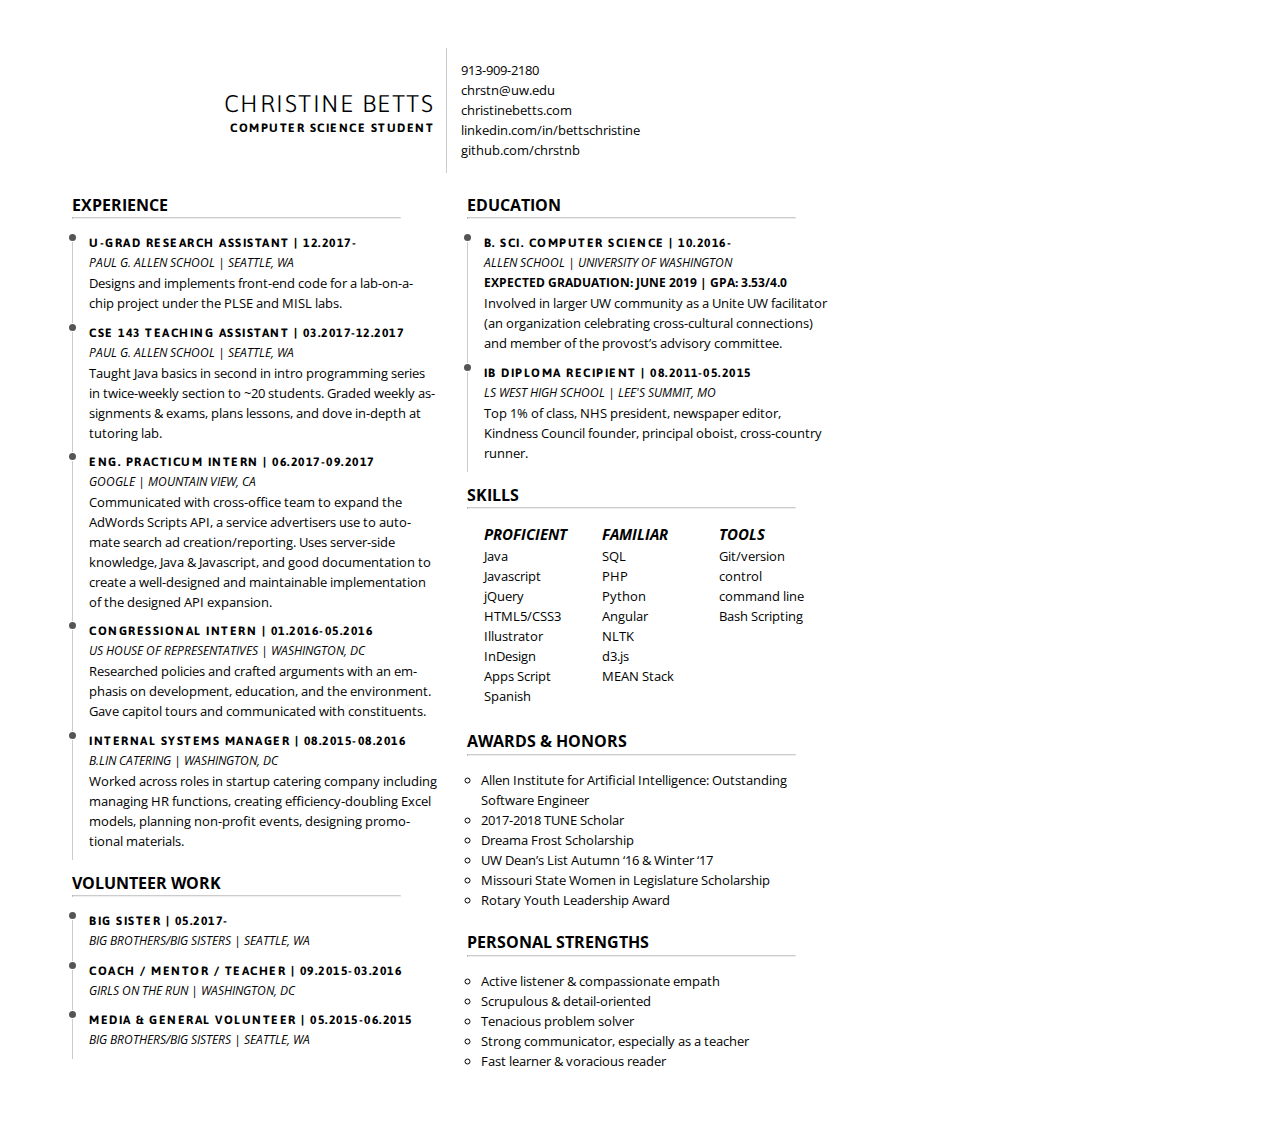
==== resume.html @ e5b35003 "Adapted to match my existing resume" ====
<!DOCTYPE html>
<html>
  <head>
    <meta charset="utf-8" />
    <link href="https://fonts.googleapis.com/css?family=Asap|Open+Sans" rel="stylesheet">
    <link rel="stylesheet" type="text/css" href="style.css" />
    <script src="https://ajax.googleapis.com/ajax/libs/jquery/2.1.3/jquery.min.js"></script>
    <script type="text/javascript" src="resume.json"></script>
    <script type="text/javascript" src="script.js"></script>

  </head>
  <body lang="en">
    <section id="main">
      <div id="head">
        <div id="hLeft">
          <h1 id="name"></h1>
          <h2 id="title"></h2>
        </div>
        <div class="vertical"></div>
        <span id="hRight">
        </span>
      </div>
      <section class="bod">
        <section class="main-block" id="work">
          <h2>Experience</h2>
          <hr>
        </section>

        <section class="main-block" id="volunteer">
          <h2>Volunteer Work</h2>
          <hr>
        </section>

        <section class="main-block" id="education">
          <h2>Education</h2>
          <hr>
        </section>

        <section class="main-block">
          <h2>Skills</h2>
          <hr>
          <section class="blocks" id="skills">
            <div class="details" id="skillBox">
              <div class="skill">
                <h3>Proficient</h3>
                <ul id="proficient">
                </ul>
              </div>
              <div class="skill">
                <h3>Familiar</h3>
                <ul id="familiar">
                </ul>
              </div>
              <div class="skill">
                <h3>Tools</h3>
                <ul id="tools">
                </ul>
              </div>
            </div>
          </section>
        </section>

        <section class="main-block">
          <h2>Awards &amp; Honors</h2>
          <hr>
          <div class="details">
            <ul id="awards"></ul>
          </div>
        </section>

        <section class="main-block">
          <h2>Personal Strengths</h2>
          <hr>
          <div class="details">
            <ul id="strengths"></ul>
          </div>
        </section>

    </section>
    </section>
  </body>
</html>
---- style.css ----
html {
  display:block;
  padding:.25in;
  padding-left:.5in;
}

@page{
  size: letter portrait;
  margin: 0;
}

*{
  box-sizing: border-box;
}

:root{
  --gray: #ccc;
  --page-width: 8.5in;
  --page-height: 11in;
  --main-width: 8in;
  --decorator-horizontal-margin: 0.15in;
  --bod-width: 8in;

  --decorator-outer-offset-top: 0px;
  --decorator-outer-offset-left: -4.55px;
  --decorator-border-width: 1px;
  --decorator-outer-dim: 9px;
  --decorator-border: 1px solid #ccc;
  --head-height: 1.3in;

  --row-blocks-padding-top: 7pt;

  --main-blocks-title-icon-offset-left: -10pt;
}

body {
  width: var(--page-width);
  height: var(--page-height);
  margin: 0;
  font-family: 'Open Sans', sans-serif;
  line-height: 1;
  color: #000;
  hyphens: auto;
}

h1, h2, h3{
  margin: 0;
  color: #000;
}
ul {
  margin:0px;
  padding:0px;
}
li{
  list-style-type: none;
}

#main{
  float: left;
  width: var(--main-width);
  padding: 0.25in 0.25in 0 0.25in;
  font-size: 7pt;
}

#head {
  display: flex;
  justify-content: center;
  align-items:center;
  align-content:center;
  height: var(--head-height);
  padding: 30px;
}
#head h1 {
  font-weight: 300;
  font-size: 18pt;
  line-height: 1.5;
}

#head h2 {
  font-size: 9pt;
}

#hLeft {
  order: 1;
  text-transform: uppercase;
  text-align: right;
  margin:12px;
  font-family: 'Asap', sans-serif;
  letter-spacing: 1.5px;


}

#hRight {
  order: 3;
  text-transform: lowercase;
  text-align:left;
  margin:12px;
  font-size:12px;
  line-height: 19px;
}

.vertical {
  order: 2;
  position: relative;
  width: 2pt;
  height: var(--head-height);
  border-left: var(--decorator-border);

}


.bod {
  display:flex;
  flex-wrap:wrap;
  flex-direction:column;
  height: calc(var(--page-height) - var(--head-height));
  width:calc(var(--main-width) - 20);
}

.bod h2 {
  text-transform: uppercase;
  font-size:12pt;
}

.main-block {
  display:flex;
  flex-wrap:wrap;
  flex-direction:column;
  padding-top:.25in;
  padding-right:.3in;
}

.job, .date {
  text-transform:uppercase;
  font-size: 12px;
  font-weight:bolder;
  line-height:20px;
  font-family: 'Asap', sans-serif;
  letter-spacing: 1.5px;
}

.place:after, .job:after {
  content:' | ';
}

.place, .location {
  text-transform:uppercase;
  font-style:italic;
  font-size:12px;
  line-height: 20px
}

.decorator {
  position: relative;
  width: 2pt;
  min-height: 100%;
  border-left: var(--decorator-border);
  margin-top: calc(var(--row-blocks-padding-top)) !important;
  margin-bottom: -.25in;

}

.blocks:last-child .decorator{
  margin-bottom: 0in;
}

.blocks {
  display: flex;
  width: calc(var(--main-width) / 2.1);
}

.blocks > div { 
  padding-top: var(--row-blocks-padding-top);
}

.decorator::before {
  position: absolute;
  top: var(--decorator-outer-offset-top);
  left: var(--decorator-outer-offset-left);
  content: ' ';
  display: block;
  width: var(--decorator-outer-dim);
  height: var(--decorator-outer-dim);
  border-radius: calc(var(--decorator-outer-dim) / 2);
  background-color: #fff;
}

.decorator::after{
  position: absolute;
  top: calc(var(--decorator-outer-offset-top) + var(--decorator-border-width));
  left: calc(var(--decorator-outer-offset-left) + var(--decorator-border-width));
  content: ' ';
  display: block;
  width: calc(var(--decorator-outer-dim) - (var(--decorator-border-width) * 2));
  height: calc(var(--decorator-outer-dim) - (var(--decorator-border-width) * 2));
  border-radius: calc((var(--decorator-outer-dim) - (var(--decorator-border-width) * 2)) / 2);
  background-color: #555;
}

.details {
  width: calc((var(--main-width)/2) - (var(--decorator-horizontal-margin) * 3));
  flex: 1 0 0;
  padding-left: var(--decorator-horizontal-margin);
  padding-top: calc(var(--row-blocks-padding-top)) !important;
}

#skillBox {
  display: flex;
}

.skill {
  width: 32%;
  margin: 1%; 
}

.description, li {
  font-size:9.5pt;
  line-height:20px;
}

#awards li, #strengths li {
    list-style-type: circle;  
}

.grad, .gpa {
  text-transform:uppercase;
  font-size: 12px;
  font-weight:bolder;
  line-height:20px;
}

.grad:before {
  content:'EXPECTED GRADUATION: ';
}

.grad:after {
  content:' | ';
}

.gpa:before {
  content:'GPA: ';
}

.skill h3 {
  font-size:15px;
  font-weight:bolder;
  text-transform:uppercase;
  font-style:italic;
  padding-bottom:4px;
}

hr { 
  border-top: 1px solid var(--gray);
  margin-right:10%;
  margin-left:0;
  width:329.13;

}
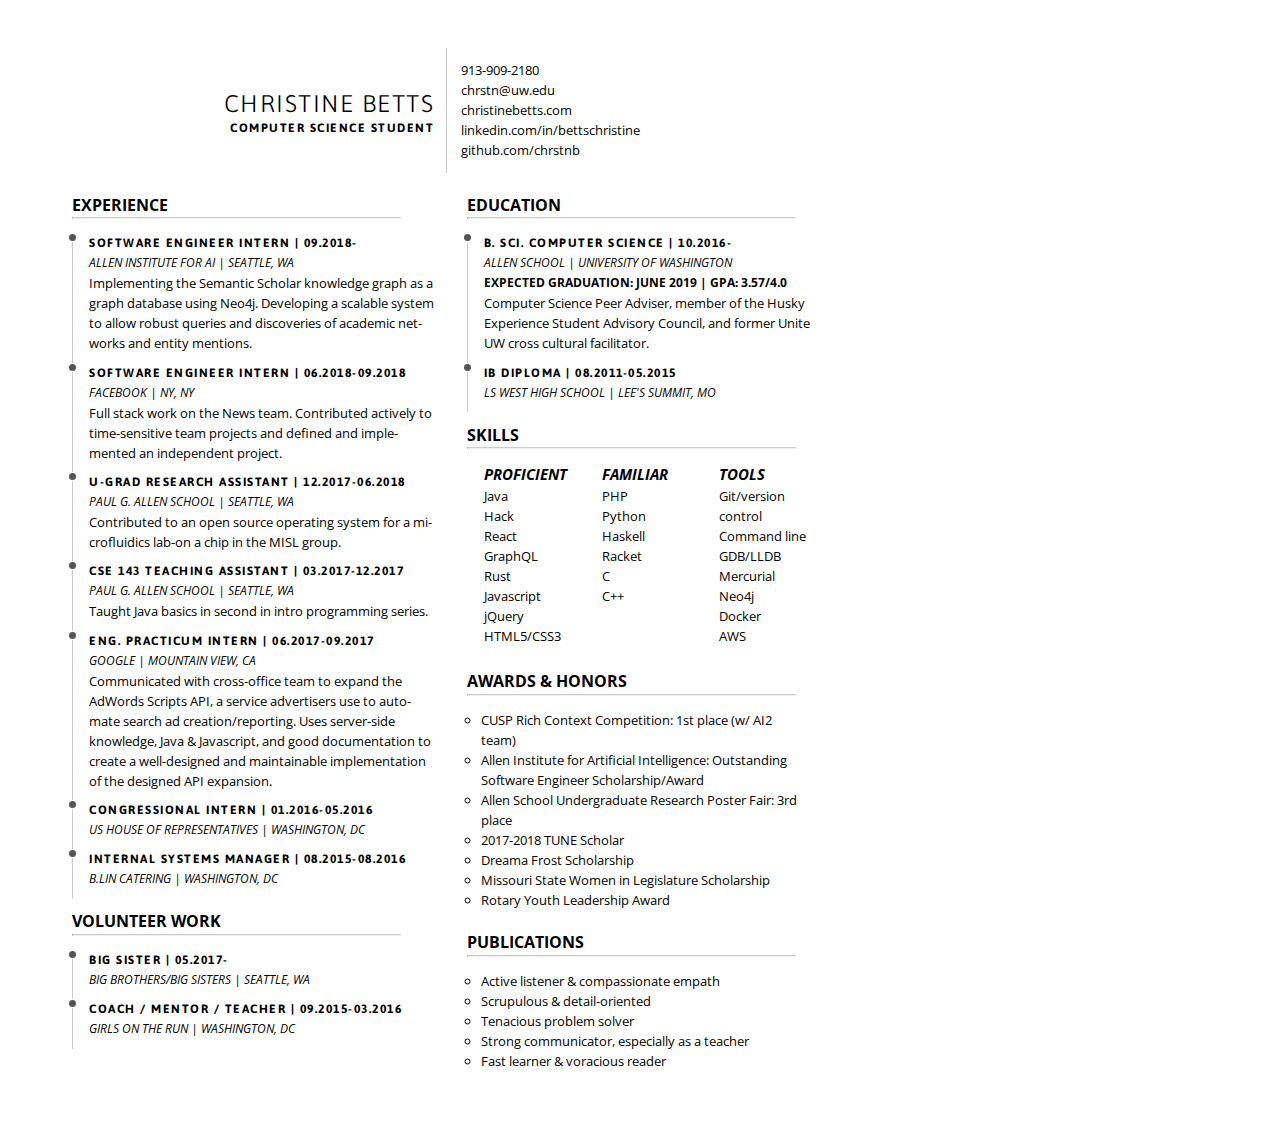
==== commit 877ba898: "Update resume.html" ====
--- a/resume.html
+++ b/resume.html
@@ -69,7 +69,7 @@
         </section>
 
         <section class="main-block">
-          <h2>Personal Strengths</h2>
+          <h2>Publications</h2>
           <hr>
           <div class="details">
             <ul id="strengths"></ul>
